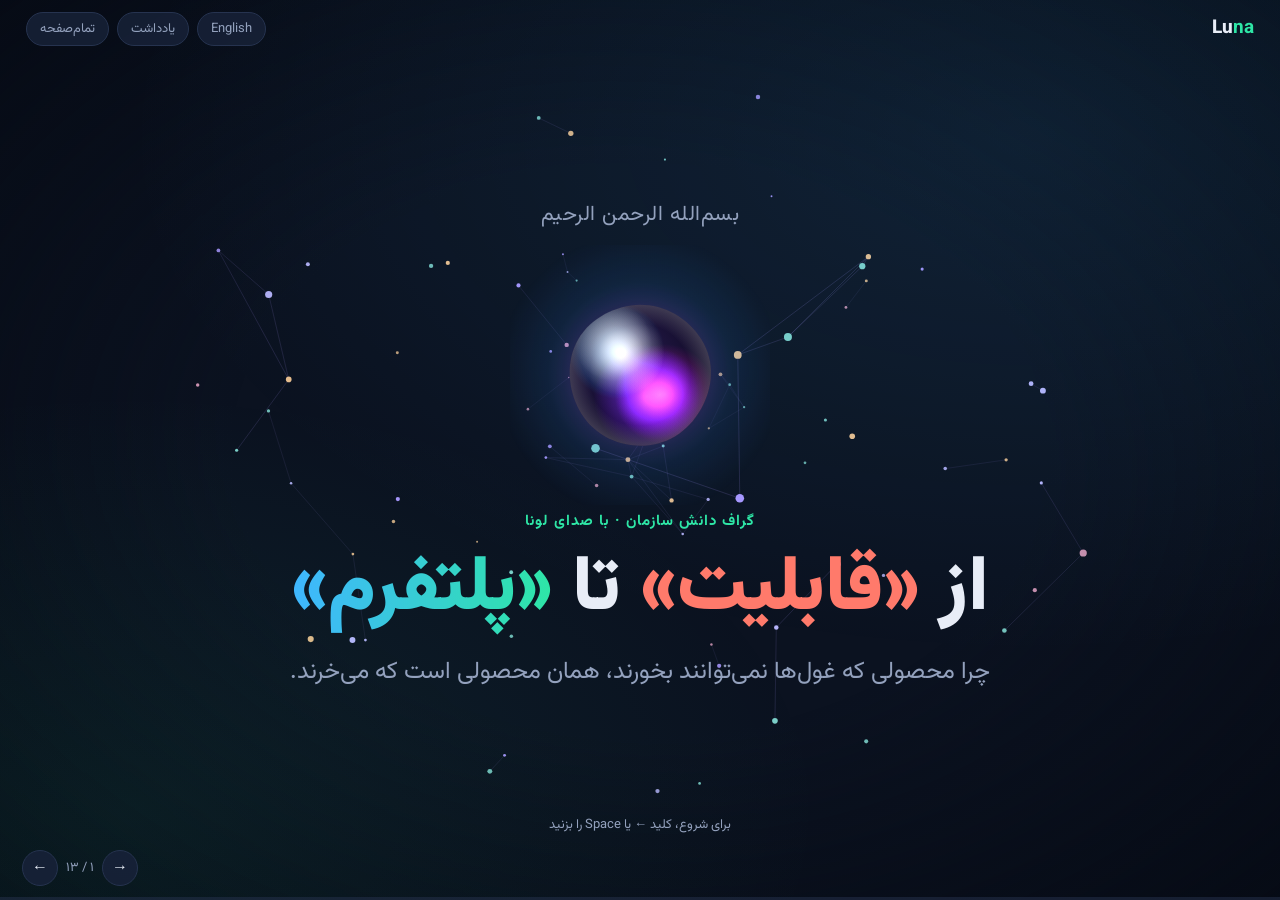
==== fa.html @ 001d66c4 "Add English version as the default page; Persian moves to fa.html The English deck is generated from" ====
<!doctype html><html lang="fa" dir="rtl"><head><meta charset="utf-8"><meta name="viewport" content="width=device-width,initial-scale=1"><title>لونا · از قابلیت تا پلتفرم</title>
<meta name="description" content="ارائهٔ آغازین لونا: گراف دانش سازمان و مثلث سود، کنترل و بینش">
<style>
@font-face{font-family:"Vazirmatn";font-style:normal;font-display:swap;font-weight:100 900;src:url([data-uri]) format("woff2");unicode-range:U+0600-06FF,U+0750-077F,U+08A0-08FF,U+200C-200E,U+2010-2011,U+FB50-FDFF,U+FE70-FEFC}@font-face{font-family:"Vazirmatn";font-style:normal;font-display:swap;font-weight:100 900;src:url([data-uri]) format("woff2");unicode-range:U+0000-00FF,U+0131,U+2000-206F,U+20AC,U+2122,U+2191,U+2193,U+2212,U+FEFF}
:root{--bg:#0b1220;--panel:#121b2e;--panel2:#18233a;--line:#26334f;--text:#e8edf7;--mute:#93a1bd;--acc:#3fb6ff;--acc2:#2ee6a6;--warn:#ff7a6b;--gold:#f5c86a;--profit:#edc78f;--insight:#bea0f1;--control:#91d6c3}
*{box-sizing:border-box}
html,body{margin:0;height:100%;overflow:hidden;background:var(--bg);color:var(--text);font-family:"Vazirmatn","Segoe UI",Tahoma,sans-serif;line-height:1.7}
button{font-family:inherit}
#net{position:fixed;inset:0;width:100%;height:100%;z-index:0}
.vignette{position:fixed;inset:0;z-index:1;pointer-events:none;background:radial-gradient(900px 520px at 80% 15%,rgba(63,182,255,.10),transparent),radial-gradient(700px 420px at 10% 90%,rgba(46,230,166,.07),transparent),radial-gradient(ellipse at center,transparent 45%,rgba(5,9,18,.75))}
header.top{position:fixed;top:0;inset-inline:0;z-index:20;display:flex;justify-content:space-between;align-items:center;padding:12px 26px;pointer-events:none}
.logo{font-weight:800;font-size:19px;pointer-events:auto}.logo b{color:var(--acc2)}
.tools{display:flex;gap:8px;pointer-events:auto}
.tools button,.tools .langbtn{text-decoration:none;background:rgba(24,35,58,.8);color:var(--mute);border:1px solid var(--line);border-radius:20px;padding:5px 13px;cursor:pointer;font-size:13px}
.tools button:hover,.tools .langbtn:hover{color:var(--text)}
.deck{position:fixed;inset:0;z-index:5}
.slide{position:absolute;inset:0;display:flex;flex-direction:column;justify-content:center;align-items:center;text-align:center;padding:70px max(18px,6vw) 80px;opacity:0;visibility:hidden;transform:translateY(18px) scale(.985);transition:opacity .7s ease,transform .7s ease,visibility 0s .7s}
.slide.on{opacity:1;visibility:visible;transform:none;transition:opacity .7s ease .15s,transform .8s cubic-bezier(.2,.7,.2,1) .15s,visibility 0s}
.kicker{color:var(--acc2);font-weight:700;letter-spacing:1px;font-size:clamp(12px,1.3vw,15px);margin-bottom:8px}
h1{font-size:clamp(34px,6vw,78px);line-height:1.25;margin:0 0 14px;font-weight:900}
h2{font-size:clamp(26px,4vw,52px);line-height:1.35;margin:0 0 12px;font-weight:800}
.lead{font-size:clamp(16px,2vw,24px);color:var(--mute);max-width:900px;margin:0 auto}
.grad{background:linear-gradient(90deg,var(--acc),var(--acc2));-webkit-background-clip:text;background-clip:text;color:transparent}
.f{opacity:0;transform:translateY(14px);transition:opacity .6s ease,transform .6s ease}
.f.in{opacity:1;transform:none}
.card{background:rgba(18,27,46,.82);border:1px solid var(--line);border-radius:18px;padding:22px;backdrop-filter:blur(6px)}
.orb{display:block}
/* cover */
.bism{font-size:clamp(15px,1.8vw,21px);color:var(--mute);margin-bottom:22px;letter-spacing:.5px}
.cover .orb{width:clamp(150px,22vw,260px);height:clamp(150px,22vw,260px);margin:-10px auto 4px}
.hint{position:absolute;bottom:64px;inset-inline:0;font-size:13px;color:var(--mute);animation:breathe 2.6s ease-in-out infinite}
@keyframes breathe{50%{opacity:.35}}
/* 99.99 */
.counter{font-size:clamp(80px,17vw,230px);font-weight:900;line-height:1;direction:ltr;font-variant-numeric:tabular-nums;background:linear-gradient(180deg,#fff,#7f93b8);-webkit-background-clip:text;background-clip:text;color:transparent}
.tag{display:inline-block;border:1px solid var(--warn);color:var(--warn);border-radius:30px;padding:2px 16px;font-weight:800}
/* stages */
.stage{width:min(1000px,100%);margin-top:18px}
.stage svg{width:100%;height:auto;display:block;overflow:visible}
.stage text{font-family:inherit;fill:var(--text)}
.giant circle{fill:rgba(63,182,255,.08);stroke:rgba(63,182,255,.55);stroke-width:1.5}
.giant text{font-weight:800;font-size:24px}
.feat rect{fill:var(--panel2);stroke:var(--warn);stroke-width:1.2}
.feat text{font-size:15px;fill:var(--mute)}
.on .feat{animation:eat 3.2s cubic-bezier(.55,0,.8,.4) infinite;animation-delay:var(--d)}
@keyframes eat{0%{transform:translate(0,0) scale(1);opacity:0}10%{opacity:1}70%{opacity:1}100%{transform:translate(var(--dx),var(--dy)) scale(.05);opacity:0}}
.on .giant circle{animation:gulp 3.2s ease-in-out infinite}
@keyframes gulp{0%,60%{r:var(--r)}75%{r:calc(var(--r) + 9px)}100%{r:var(--r)}}
/* split */
.split{display:grid;grid-template-columns:1fr 1fr;gap:18px;width:min(1050px,100%);margin-top:22px}
.split .card{text-align:start}
.split h3{margin:0 0 4px;font-size:clamp(18px,2vw,24px)}
.split p{margin:0;color:var(--mute);font-size:clamp(13px,1.4vw,16px)}
.split svg{width:100%;height:auto;margin-top:8px}
.bad{border-top:3px solid var(--warn)}.good{border-top:3px solid var(--acc2)}
.on .lone{animation:lone 3s ease-in infinite}
@keyframes lone{0%,30%{transform:translate(0,0);opacity:1}85%{transform:translate(-170px,0) scale(.1);opacity:1}100%{transform:translate(-170px,0) scale(0);opacity:0}}
.on .plug{stroke-dasharray:6 6;animation:flow 1.2s linear infinite}
@keyframes flow{to{stroke-dashoffset:-24}}
/* build vs add */
.vs{display:grid;grid-template-columns:1fr auto 1fr;gap:18px;align-items:stretch;width:min(1050px,100%);margin-top:22px}
.vs .card{text-align:start}
.vs ul{list-style:none;padding:0;margin:10px 0 0;display:flex;flex-wrap:wrap;gap:8px}
.vs li{background:var(--panel2);border:1px solid var(--line);border-radius:20px;padding:3px 12px;font-size:14px;color:var(--mute)}
.vs .x li{border-color:rgba(255,122,107,.45)}
.vs .mid{align-self:center;font-weight:900;color:var(--mute);font-size:22px}
.one{display:flex;align-items:center;gap:12px;margin-top:14px;font-weight:800;color:var(--acc2);font-size:clamp(16px,1.8vw,20px)}
.one i{flex:1;height:3px;border-radius:2px;background:linear-gradient(90deg,var(--acc),var(--acc2))}
.quote{margin-top:26px;font-size:clamp(19px,2.6vw,32px);font-weight:800}
/* even */
.even{display:flex;flex-direction:column;gap:6px;margin:16px 0}
.even div{font-size:clamp(32px,6vw,76px);font-weight:900;line-height:1.25}
.even span{color:var(--mute);font-weight:700;font-size:.55em;margin-inline-end:10px}
/* onprem */
.vault{position:relative;width:min(760px,100%);aspect-ratio:2.1;margin:18px auto 0;border:2px dashed rgba(46,230,166,.6);border-radius:26px;display:grid;place-items:center;background:rgba(46,230,166,.04)}
.vault .lbl{position:absolute;top:-15px;inset-inline-start:26px;background:var(--bg);padding:0 12px;color:var(--acc2);font-weight:800;font-size:15px}
.vault canvas{width:100%;height:100%;position:absolute;inset:0}
.vault .orb{width:120px;height:120px;position:relative}
.pills{display:flex;gap:14px;flex-wrap:wrap;justify-content:center;margin-top:22px}
.pill{display:flex;align-items:center;gap:10px;background:var(--panel);border:1px solid var(--line);border-radius:40px;padding:10px 22px;font-weight:800;font-size:clamp(16px,2vw,22px)}
.pill b{display:grid;place-items:center;width:34px;height:34px;border-radius:50%;background:var(--panel2);font-size:17px}
/* scale */
.scale{display:flex;gap:16px;flex-wrap:wrap;justify-content:center;margin-top:24px}
.scale .card{min-width:200px}
.scale .n{font-size:clamp(28px,3.6vw,44px);font-weight:900;direction:ltr}
.scale small{color:var(--mute)}
/* question */
.q .orb{width:clamp(200px,30vw,340px);height:clamp(200px,30vw,340px);margin:0 auto}
.q h2{min-height:1.4em}
.answer{font-size:clamp(70px,13vw,170px);font-weight:900;line-height:1.1;color:var(--profit);text-shadow:0 0 60px rgba(237,199,143,.35)}
/* roads */
.roads svg{width:min(900px,100%);height:auto;margin-top:14px}
.roads text{font-family:inherit;fill:var(--text);font-weight:800}
.draw{stroke-dasharray:var(--len);stroke-dashoffset:var(--len);transition:stroke-dashoffset 1.3s ease}
.in .draw,.draw.in{stroke-dashoffset:0}
/* triangle */
.tri{position:relative;width:min(760px,100%);aspect-ratio:700/450;margin:10px auto 0}
.tri svg{position:absolute;inset:0;width:100%;height:100%}
.tri .orb{position:absolute;width:30%;aspect-ratio:1;height:auto;left:35%;top:22%}
.tri .orbname{position:absolute;left:0;right:0;top:63%;font-size:12px;letter-spacing:4px;color:var(--mute);font-weight:800}
.edge{position:absolute;transform:translate(-50%,-50%);font-weight:900;font-size:clamp(18px,2.6vw,30px);white-space:nowrap}
.edge small{display:block;font-size:.5em;color:var(--mute);font-weight:600}
/* wings */
.wings svg{width:min(900px,100%);height:auto}
.wings text{font-family:inherit;font-weight:900}
.on .wl,.on .wr{animation:flap 2.4s ease-in-out infinite}
.wl{transform-origin:450px 260px}.wr{transform-origin:450px 260px}
@keyframes flap{50%{transform:rotate(var(--a))}}
.on .lift{animation:lift 2.4s ease-in-out infinite}
@keyframes lift{50%{transform:translateY(-14px)}}
/* end */
.end .orb{width:clamp(180px,26vw,300px);height:clamp(180px,26vw,300px);margin:0 auto}
.cta{display:inline-block;background:linear-gradient(90deg,var(--acc),var(--acc2));color:#04121f;font-weight:900;padding:14px 30px;border-radius:14px;text-decoration:none;margin-top:18px;font-size:clamp(16px,1.8vw,20px);border:0;cursor:pointer}
/* chrome */
.bar{position:fixed;bottom:0;inset-inline:0;height:3px;z-index:20;background:rgba(38,51,79,.5)}
.bar i{display:block;height:100%;width:0;background:linear-gradient(90deg,var(--acc),var(--acc2));transition:width .5s}
.nav{position:fixed;bottom:14px;inset-inline-end:22px;z-index:20;display:flex;align-items:center;gap:8px;color:var(--mute);font-size:13px}
.nav button{width:36px;height:36px;border-radius:50%;border:1px solid var(--line);background:rgba(24,35,58,.85);color:var(--text);cursor:pointer;font-size:16px}
.notes{position:fixed;z-index:30;bottom:60px;inset-inline-start:20px;width:min(460px,calc(100% - 40px));max-height:45vh;overflow:auto;background:rgba(18,27,46,.96);border:1px solid var(--line);border-radius:16px;padding:16px 18px;font-size:15px;line-height:1.9;display:none}
.notes.show{display:block}
.notes h4{margin:0 0 6px;color:var(--acc2);font-size:13px}
@media(max-width:760px){.edge{font-size:15px}.edge small{display:none}.split,.vs{grid-template-columns:1fr}.vs .mid{display:none}.slide{padding:64px 16px 72px;justify-content:flex-start;overflow-y:auto}.slide.on{padding-top:max(64px,8vh)}.hint{bottom:58px}.tools .opt{display:none}}
@media(prefers-reduced-motion:reduce){*{animation:none!important}.slide,.f{transition-duration:.01s!important}}
</style></head>
<body>
<canvas id="net" aria-hidden="true"></canvas><div class="vignette"></div>
<header class="top"><div class="logo">Lu<b>na</b></div><div class="tools"><a class="langbtn" href="./" lang="en">English</a><button id="bNotes" title="یادداشت سخنران (N)">یادداشت</button><button class="opt" id="bFs" title="تمام‌صفحه (F)">تمام‌صفحه</button></div></header>
<main class="deck" id="deck">

<section class="slide cover" data-net="form" data-notes="بسم‌الله الرحمن الرحیم.">
 <div class="bism f" data-f="0">بسم‌الله الرحمن الرحیم</div>
 <canvas class="orb" data-orb></canvas>
 <div class="kicker f" data-f="0">گراف دانش سازمان · با صدای لونا</div>
 <h1 class="f" data-f="0">از <span style="color:var(--warn)">«قابلیت»</span> تا <span class="grad">«پلتفرم»</span></h1>
 <p class="lead f" data-f="0">چرا محصولی که غول‌ها نمی‌توانند بخورند، همان محصولی است که می‌خرند.</p>
 <div class="hint">برای شروع، کلید ← یا Space را بزنید</div>
</section>

<section class="slide" data-net="dim" data-notes="خب، در حال حاضر، ۹۹٫۹۹ درصد توسعه‌دهندگان و برنامه‌نویسان در حال ارائه یک «قابلیت» (Feature) هستند. منظورم از ارائه یک قابلیت چیست؟">
 <div class="kicker">واقعیت امروز</div>
 <div class="counter" data-count="99.99">0.00%</div>
 <h2>از توسعه‌دهندگان، دارند یک <span class="tag">قابلیت</span> می‌سازند.</h2>
 <p class="lead f" data-f="1">منظورم از «ارائهٔ یک قابلیت» چیست؟</p>
</section>

<section class="slide" data-net="dim" data-notes="منظورم این است که شرکت‌های بزرگی مثل جمنای، گوگل، گروک، ایکس، چت‌جی‌پی‌تی و اوپن‌ای‌آی می‌توانند همین فردا محصول شما را مثل یک صبحانه بخورند! یعنی می‌توانند خیلی سریع محصول شما را از میدان رقابت خارج کنند. حتی ممکن است این اتفاق فوراً رخ دهد! متوجه شدید؟">
 <div class="kicker">خطر قابلیت</div>
 <h2>غول‌ها می‌توانند محصول شما را<br><span style="color:var(--warn)">مثل یک صبحانه بخورند.</span></h2>
 <div class="stage"><svg viewBox="0 0 1000 420" aria-label="قابلیت‌های کوچک جذب شرکت‌های بزرگ می‌شوند">
  <g class="giant"><circle cx="150" cy="95" r="70" style="--r:70px"/><text x="150" y="103" text-anchor="middle">گوگل</text></g>
  <g class="giant"><circle cx="330" cy="230" r="78" style="--r:78px"/><text x="330" y="238" text-anchor="middle">OpenAI</text></g>
  <g class="giant"><circle cx="140" cy="320" r="62" style="--r:62px"/><text x="140" y="328" text-anchor="middle">جمنای</text></g>
  <g class="giant"><circle cx="420" cy="70" r="55" style="--r:55px"/><text x="420" y="78" text-anchor="middle">گروک · X</text></g>
  <g class="feat" style="--d:0s;--dx:-560px;--dy:-10px"><rect x="840" y="65" width="140" height="44" rx="12"/><text x="910" y="93" text-anchor="middle">چت‌بات PDF</text></g>
  <g class="feat" style="--d:.8s;--dx:-480px;--dy:-15px"><rect x="740" y="225" width="140" height="44" rx="12"/><text x="810" y="253" text-anchor="middle">خلاصه‌ساز جلسه</text></g>
  <g class="feat" style="--d:1.6s;--dx:-690px;--dy:-60px"><rect x="760" y="360" width="140" height="44" rx="12"/><text x="830" y="388" text-anchor="middle">دستیار ایمیل</text></g>
  <g class="feat" style="--d:2.4s;--dx:-360px;--dy:-80px"><rect x="710" y="130" width="140" height="44" rx="12"/><text x="780" y="158" text-anchor="middle">مترجم هوشمند</text></g>
 </svg></div>
 <p class="lead f" data-f="1">همین فردا. شاید همین امروز. <b style="color:var(--text)">و شما از میدان خارج می‌شوید.</b></p>
</section>

<section class="slide" data-net="dim" data-notes="اما وقتی شما یک پلتفرم حیاتی و اساسی ارائه می‌کنید، حتی شرکت‌های بزرگ هم به آن نیاز پیدا می‌کنند.">
 <div class="kicker">نقطهٔ چرخش</div>
 <h2>اما یک <span class="grad">پلتفرم حیاتی</span> را<br>حتی غول‌ها هم لازم دارند.</h2>
 <div class="split">
  <div class="card bad f" data-f="0"><h3>قابلیت</h3><p>یک گره تنها؛ با یک به‌روزرسانی بلعیده می‌شود.</p>
   <svg viewBox="0 0 400 140"><circle cx="70" cy="70" r="46" fill="rgba(63,182,255,.1)" stroke="rgba(63,182,255,.6)"/><text x="70" y="77" text-anchor="middle" fill="#e8edf7" font-size="15" font-weight="800">غول</text><g class="lone"><circle cx="330" cy="70" r="16" fill="#ff7a6b"/></g></svg></div>
  <div class="card good f" data-f="1"><h3>پلتفرم</h3><p>ستون فقراتی که خود غول‌ها به آن وصل می‌شوند.</p>
   <svg viewBox="0 0 400 140"><g stroke="#2ee6a6" stroke-opacity=".5"><line x1="200" y1="70" x2="140" y2="40"/><line x1="200" y1="70" x2="260" y2="40"/><line x1="200" y1="70" x2="150" y2="105"/><line x1="200" y1="70" x2="255" y2="105"/><line x1="140" y1="40" x2="150" y2="105"/><line x1="260" y1="40" x2="255" y2="105"/></g>
   <g fill="#2ee6a6"><circle cx="200" cy="70" r="12"/><circle cx="140" cy="40" r="7"/><circle cx="260" cy="40" r="7"/><circle cx="150" cy="105" r="7"/><circle cx="255" cy="105" r="7"/></g>
   <g stroke="#3fb6ff" stroke-width="2" class="plug" fill="none"><path d="M40 30 C90 30 100 40 140 40"/><path d="M360 30 C310 30 300 40 260 40"/><path d="M40 115 C90 115 110 105 150 105"/><path d="M360 115 C310 115 295 105 255 105"/></g>
   <g fill="rgba(63,182,255,.15)" stroke="#3fb6ff"><circle cx="28" cy="30" r="12"/><circle cx="372" cy="30" r="12"/><circle cx="28" cy="115" r="12"/><circle cx="372" cy="115" r="12"/></g></svg></div>
 </div>
</section>

<section class="slide" data-net="dim" data-notes="چرا؟ چون این شرکت‌ها با مسائل و دردسرهای بسیار زیادی روبه‌رو هستند. اضافه‌کردن یک پروژه بزرگ و جدید به مجموعه خودشان، برای آن‌ها مشکلات و پیچیدگی‌های زیادی ایجاد می‌کند. آن‌ها باید قابلیت‌های جدیدی به محصولاتشان اضافه کنند. این دقیقاً همان چیزی است که درباره‌اش صحبت می‌کنم. شرکت‌های بزرگ باید قابلیت اضافه کنند، نه اینکه هر بار یک محصول بزرگ را از صفر برنامه‌نویسی کنند. متوجه شدید؟">
 <div class="kicker">چرا؟</div>
 <h2>یک پروژهٔ بزرگ و تازه، برای غول‌ها <span style="color:var(--warn)">دردسر</span> است.</h2>
 <div class="vs">
  <div class="card bad f x" data-f="0"><b>ساختن از صفر</b><ul><li>تیم جدید</li><li>زیرساخت</li><li>داده و یکپارچه‌سازی</li><li>امنیت و انطباق</li><li>نگهداری سال‌ها</li><li>ریسک شکست</li></ul></div>
  <div class="mid f" data-f="1">در برابر</div>
  <div class="card good f" data-f="1"><b>افزودن یک قابلیت روی پلتفرم آماده</b><div class="one"><span>محصول آن‌ها</span><i></i><span>پلتفرم شما</span></div><p class="lead" style="font-size:15px;margin-top:10px">یک اتصال. سریع، کم‌ریسک، قابل‌کنترل.</p></div>
 </div>
 <div class="quote f" data-f="2">غول‌ها <span class="grad">قابلیت اضافه می‌کنند</span>؛ نه اینکه هر بار از صفر بسازند.</div>
</section>

<section class="slide" data-net="calm" data-notes="بنابراین، اگر شما محصول خوبی به آن‌ها ارائه کنید، تمایل دارند آن را بخرند. حتی گوگل! حتی اوپن‌ای‌آی! حتی شرکت‌هایی مثل آسیاد (ASYAD) هم ترجیح می‌دهند محصول آماده و مناسب را خریداری کنند.">
 <div class="kicker">نتیجه</div>
 <h2>محصول خوب و آماده را <span class="grad">می‌خرند.</span></h2>
 <div class="even">
  <div class="f" data-f="1"><span>حتی</span> گوگل</div>
  <div class="f" data-f="2"><span>حتی</span> OpenAI</div>
  <div class="f" data-f="3"><span>حتی</span> آسیاد</div>
 </div>
</section>

<section class="slide" data-net="calm" data-notes="خب. به‌خصوص زمانی که محصول و پلتفرم شما این قابلیت را داشته باشد که روی سرورهای خود آن شرکت‌ها مستقر و اجرا شود. چرا این موضوع مهم است؟ چون آن‌ها به کنترل نیاز دارند. به امنیت نیاز دارند. باید بتوانند بر چیزی که خریداری می‌کنند دید و اشراف داشته باشند. متوجه شدید؟">
 <div class="kicker">به‌خصوص وقتی…</div>
 <h2>پلتفرم روی <span class="grad">سرورهای خودِ آن‌ها</span> اجرا شود.</h2>
 <div class="vault"><span class="lbl">سرورهای سازمان شما</span><canvas data-mini></canvas><canvas class="orb" data-orb></canvas></div>
 <div class="pills">
  <div class="pill f" data-f="1"><b>⌖</b>کنترل</div>
  <div class="pill f" data-f="2"><b>🔒</b>امنیت</div>
  <div class="pill f" data-f="3"><b>👁</b>دید و اشراف</div>
 </div>
</section>

<section class="slide" data-net="zoom" data-notes="خب، قبل از اینکه وارد معرفی محصول شوم و توضیح بدهم درباره چه نوع محصولی صحبت می‌کنم، اجازه بدهید ابتدا به شما نشان بدهم که ما شرکت‌های بزرگ را می‌شناسیم. ما درک و شناخت خوبی از شرکت‌ها داریم. تخصص تیم ما در حوزه شرکت‌های بزرگی مانند متا، اوپن‌ای‌آی و گوگل و شرکت‌هایی با تعداد بسیار زیادی کاربر است. بنابراین، ما می‌دانیم این شرکت‌ها به چه چیزهایی نیاز دارند.">
 <div class="kicker">پیش از محصول</div>
 <h2>ما <span class="grad">شرکت‌های بزرگ</span> را می‌شناسیم.</h2>
 <p class="lead">تخصص تیم ما در مقیاس شرکت‌هایی است که با تعداد بسیار زیادی کاربر کار می‌کنند.</p>
 <div class="scale">
  <div class="card f" data-f="1"><div class="n">Meta</div><small>مقیاس متا</small></div>
  <div class="card f" data-f="2"><div class="n">OpenAI</div><small>مقیاس اوپن‌ای‌آی</small></div>
  <div class="card f" data-f="3"><div class="n">Google</div><small>مقیاس گوگل</small></div>
 </div>
 <p class="quote f" data-f="4">پس می‌دانیم این شرکت‌ها <span class="grad">به چه چیزی نیاز دارند.</span></p>
</section>

<section class="slide q" data-net="dark" data-luna="هدف اصلی هر شرکتی چیست؟" data-notes="و محصول ما... محصول ما یک مثلث را در اختیار سازمان‌ها قرار می‌دهد. اجازه بدهید یک سؤال بپرسم. به نظر شما، هدف اصلی هر شرکتی چیست؟ (مکث) خب؟ پاسخ، سود است. هدف اصلی هر شرکتی این است که سود بیشتری به دست بیاورد.">
 <canvas class="orb" data-orb></canvas>
 <div class="kicker">لونا می‌پرسد</div>
 <h2 class="luna-line"></h2>
 <div class="answer f" data-f="1">سود</div>
 <p class="lead f" data-f="1">هدف اصلی هر شرکتی، سود بیشتر است.</p>
</section>

<section class="slide roads" data-net="calm" data-notes="خب، موضوع ساده‌ای است. اما چگونه می‌توانید سود شرکتتان را افزایش دهید؟ این یک سؤال بسیار بزرگ و مهم است. شما برای افزایش سود، دو راه دارید. راه اول: کاهش هزینه‌ها. راه دوم: افزایش ارزش افزوده. خب؟">
 <div class="kicker">سؤال بزرگ</div>
 <h2>چگونه سود را افزایش دهیم؟ <span class="grad">دو راه.</span></h2>
 <svg viewBox="0 0 900 330">
  <rect x="370" y="10" width="160" height="62" rx="16" fill="rgba(237,199,143,.12)" stroke="#edc78f"/><text x="450" y="50" text-anchor="middle" font-size="26" fill="#edc78f">سود</text>
  <path class="draw f" data-f="1" style="--len:330" d="M450 72 C450 150 230 150 230 225" fill="none" stroke="#3fb6ff" stroke-width="3"/>
  <path class="draw f" data-f="2" style="--len:330" d="M450 72 C450 150 670 150 670 225" fill="none" stroke="#2ee6a6" stroke-width="3"/>
  <g class="f" data-f="1"><rect x="100" y="225" width="260" height="80" rx="18" fill="#121b2e" stroke="#3fb6ff"/><text x="230" y="260" text-anchor="middle" font-size="16" fill="#93a1bd">راه اول</text><text x="230" y="290" text-anchor="middle" font-size="24">کاهش هزینه‌ها</text></g>
  <g class="f" data-f="2"><rect x="540" y="225" width="260" height="80" rx="18" fill="#121b2e" stroke="#2ee6a6"/><text x="670" y="260" text-anchor="middle" font-size="16" fill="#93a1bd">راه دوم</text><text x="670" y="290" text-anchor="middle" font-size="24">افزایش ارزش افزوده</text></g>
 </svg>
</section>

<section class="slide" data-net="calm" data-notes="وقتی می‌گویم محصول ما یک مثلث را در اختیار سازمان قرار می‌دهد، منظورم این سه مورد است: سود، کنترل و بینش. این مثلث برای هر سازمانی بسیار مهم است؛ به‌خصوص سازمان‌های بزرگ.">
 <div class="kicker">یک هوش · سه بُعد ارزش</div>
 <h2>مثلث <span style="color:var(--profit)">سود</span>، <span style="color:var(--control)">کنترل</span> و <span style="color:var(--insight)">بینش</span></h2>
 <div class="tri">
  <svg viewBox="0 0 700 450" aria-hidden="true"><defs><radialGradient id="haze"><stop stop-color="#a574d1" stop-opacity=".16"/><stop offset="1" stop-color="#a574d1" stop-opacity="0"/></radialGradient></defs>
   <ellipse cx="350" cy="230" rx="280" ry="210" fill="url(#haze)"/>
   <path class="draw f" data-f="1" style="--len:480" d="M110 85 H590" stroke="#edc78f" stroke-width="2.5" fill="none"/>
   <path class="draw f" data-f="2" style="--len:400" d="M590 85 L350 400" stroke="#91d6c3" stroke-width="2.5" fill="none"/>
   <path class="draw f" data-f="3" style="--len:400" d="M110 85 L350 400" stroke="#bea0f1" stroke-width="2.5" fill="none"/>
   <g fill="#d6c3ed"><circle cx="110" cy="85" r="5"/><circle cx="590" cy="85" r="5"/><circle cx="350" cy="400" r="5"/></g></svg>
  <canvas class="orb" data-orb></canvas><div class="orbname">LUNA</div>
  <div class="edge f" data-f="1" style="left:50%;top:9%;color:var(--profit)">سود<small>ارزش بیشتر بسازید</small></div>
  <div class="edge f" data-f="2" style="left:82%;top:58%;color:var(--control)">کنترل<small>کار را هم‌راستا نگه دارید</small></div>
  <div class="edge f" data-f="3" style="left:18%;top:58%;color:var(--insight)">بینش<small>ببینید چه چیز به چه وصل است</small></div>
 </div>
</section>

<section class="slide wings" data-net="calm" data-notes="خب، ما درباره سود صحبت کردیم. گفتیم برای افزایش سود، دو راه وجود دارد. اما برای اینکه بتوانید از این دو راه استفاده کنید و سود بیشتری به دست بیاورید، به دو بال نیاز دارید. متوجه شدید؟ و این دو بال عبارت‌اند از: بال اول: کنترل (Control). بال دوم: بینش (Insight). وقتی بر شرکت خود کنترل داشته باشید و وقتی نسبت به وضعیت شرکتتان بینش و شناخت داشته باشید، می‌توانید سود بیشتری ایجاد کنید.">
 <div class="kicker">برای پرواز سود</div>
 <h2>به <span class="grad">دو بال</span> نیاز دارید.</h2>
 <svg viewBox="0 0 900 360" aria-label="کنترل و بینش، دو بال سود">
  <g class="lift">
   <g class="wr f" data-f="1" style="--a:-9deg"><path d="M470 250 C560 120 720 70 860 80 C800 130 760 170 720 200 C760 200 790 210 810 225 C740 240 640 260 470 270Z" fill="rgba(145,214,195,.18)" stroke="#91d6c3" stroke-width="2"/><text x="690" y="175" text-anchor="middle" font-size="34" fill="#91d6c3">کنترل</text><text x="690" y="210" text-anchor="middle" font-size="15" fill="#93a1bd">بال اول · Control</text></g>
   <g class="wl f" data-f="2" style="--a:9deg"><path d="M430 250 C340 120 180 70 40 80 C100 130 140 170 180 200 C140 200 110 210 90 225 C160 240 260 260 430 270Z" fill="rgba(190,160,241,.18)" stroke="#bea0f1" stroke-width="2"/><text x="210" y="175" text-anchor="middle" font-size="34" fill="#bea0f1">بینش</text><text x="210" y="210" text-anchor="middle" font-size="15" fill="#93a1bd">بال دوم · Insight</text></g>
   <circle cx="450" cy="260" r="62" fill="rgba(237,199,143,.14)" stroke="#edc78f" stroke-width="2.5"/><text x="450" y="272" text-anchor="middle" font-size="34" fill="#edc78f">سود</text>
  </g>
 </svg>
 <p class="lead f" data-f="3">با <b style="color:var(--control)">کنترل</b> بر شرکت و <b style="color:var(--insight)">بینش</b> نسبت به وضعیت آن، سود بیشتری می‌سازید.</p>
</section>

<section class="slide end" data-net="form" data-luna="پلتفرم ما چگونه این دو بال را به شما می‌دهد؟" data-notes="اما سؤال اصلی اینجاست: پلتفرم ما، محصول ما، چگونه این دو بال را در اختیار شما قرار می‌دهد تا به آن یک نتیجه برسید؟ یعنی چگونه به شما «کنترل» و «بینش» می‌دهد تا در نهایت به «سود بیشتر» برسید؟ (اینجا وارد نمایش محصول شوید.)">
 <canvas class="orb" data-orb></canvas>
 <div class="kicker">سؤال اصلی</div>
 <h2 class="luna-line"></h2>
 <p class="lead f" data-f="1">چگونه <b style="color:var(--control)">کنترل</b> و <b style="color:var(--insight)">بینش</b> می‌دهد تا به <b style="color:var(--profit)">سود بیشتر</b> برسید؟</p>
 <div class="f" data-f="2"><a class="cta" id="cta" href="#">بیایید نشانتان بدهم ←</a></div>
</section>

</main>
<div class="notes" id="notes"><h4 id="notesH"></h4><div id="notesT"></div></div>
<div class="nav"><button id="prev" aria-label="قبلی">→</button><span id="num"></span><button id="next" aria-label="بعدی">←</button></div>
<div class="bar"><i id="bar"></i></div>
<script>
(()=>{
const RM=matchMedia('(prefers-reduced-motion: reduce)').matches;
const fa=n=>String(n).replace(/\d/g,d=>'۰۱۲۳۴۵۶۷۸۹'[d]);
const slides=[...document.querySelectorAll('.slide')];
let cur=0,step=0;
const maxStep=s=>Math.max(0,...[...s.querySelectorAll('[data-f]')].map(e=>+e.dataset.f));

/* ---- Luna orb: port of the product's paintVoiceOrb ---- */
const BLOBS=[{hue:322,orbit:.42,speed:.55,phase:0,size:.78},{hue:268,orbit:.36,speed:-.42,phase:1.7,size:.82},{hue:196,orbit:.46,speed:.36,phase:3.1,size:.74},{hue:28,orbit:.4,speed:-.6,phase:4.4,size:.66},{hue:240,orbit:.3,speed:.5,phase:5.6,size:.7}];
const wob=(a,t,l)=>Math.sin(a*3+t*1.7)*.5+Math.sin(a*5-t*2.3)*.3+Math.sin(a*2+t*.9)*.2*(.4+l);
function paintOrb(ctx,w,h,time,level,energy){
 const cx=w/2,cy=h/2,base=Math.min(w,h)*.27,r=base*(1+level*.16),drive=.35+energy*.65+level*1.4;
 ctx.clearRect(0,0,w,h);
 const halo=ctx.createRadialGradient(cx,cy,r*.6,cx,cy,r*(2+level*.9));
 halo.addColorStop(0,`hsla(285,95%,62%,${.32+level*.3})`);halo.addColorStop(.5,`hsla(215,95%,60%,${.1+level*.12})`);halo.addColorStop(1,'hsla(215,95%,60%,0)');
 ctx.fillStyle=halo;ctx.fillRect(0,0,w,h);
 ctx.save();ctx.beginPath();
 for(let i=0;i<=96;i++){const a=i/96*Math.PI*2,rr=r*(1+wob(a,time,level)*(.012+level*.075));const x=cx+Math.cos(a)*rr,y=cy+Math.sin(a)*rr;i?ctx.lineTo(x,y):ctx.moveTo(x,y);}
 ctx.closePath();ctx.clip();
 const body=ctx.createRadialGradient(cx-r*.3,cy-r*.35,r*.1,cx,cy,r*1.15);body.addColorStop(0,'#2a1d52');body.addColorStop(1,'#0c0820');
 ctx.fillStyle=body;ctx.fillRect(cx-r*1.3,cy-r*1.3,r*2.6,r*2.6);
 ctx.globalCompositeOperation='lighter';
 for(const b of BLOBS){const a=b.phase+time*b.speed*drive,o=r*b.orbit*(.85+level*.5+Math.sin(time*.8+b.phase)*.12),bx=cx+Math.cos(a)*o,by=cy+Math.sin(a*1.3)*o,s=r*b.size*(.9+level*.45);
  const g=ctx.createRadialGradient(bx,by,0,bx,by,s);g.addColorStop(0,`hsla(${b.hue},100%,62%,${.78+level*.2})`);g.addColorStop(.55,`hsla(${b.hue},100%,55%,.28)`);g.addColorStop(1,`hsla(${b.hue},100%,50%,0)`);ctx.fillStyle=g;ctx.fillRect(bx-s,by-s,s*2,s*2);}
 ctx.globalCompositeOperation='source-over';
 const rim=ctx.createRadialGradient(cx,cy,r*.72,cx,cy,r*1.02);rim.addColorStop(0,'rgba(255,255,255,0)');rim.addColorStop(1,`rgba(255,255,255,${.2+level*.25})`);ctx.fillStyle=rim;ctx.fillRect(cx-r*1.3,cy-r*1.3,r*2.6,r*2.6);
 const sh=ctx.createRadialGradient(cx-r*.38,cy-r*.46,0,cx-r*.38,cy-r*.46,r*.55);sh.addColorStop(0,'rgba(255,255,255,.5)');sh.addColorStop(1,'rgba(255,255,255,0)');ctx.fillStyle=sh;ctx.fillRect(cx-r,cy-r,r*2,r*2);
 ctx.restore();
}
let talkUntil=0;
function fit(c){const d=Math.min(devicePixelRatio||1,1.5),w=c.clientWidth,h=c.clientHeight;if(c.width!==Math.round(w*d)||c.height!==Math.round(h*d)){c.width=Math.round(w*d);c.height=Math.round(h*d);}const x=c.getContext('2d');x.setTransform(d,0,0,d,0,0);return [x,w,h];}

/* ---- Knowledge graph background (palette of the landing-page network) ---- */
const net=document.getElementById('net');
let seed=47;const rnd=()=>(seed=seed*16807%2147483647,(seed-1)/2147483646);
const PAL=['#a997ff','#7bcfc8','#d99bbb','#b6b4fa','#e7bd8d'];
const N=innerWidth<700?170:300,P=[];
for(let i=0;i<N;i++){const a=rnd()*Math.PI*2,z=rnd()*2-1,r=i<N*.85?1+rnd()*.35:rnd()*.8;P.push({x:Math.sqrt(1-z*z)*Math.cos(a)*r,y:z*r*.8,z:Math.sqrt(1-z*z)*Math.sin(a)*r,c:PAL[i%5],o:rnd(),s:1+rnd()*1.6});}
const E=[];for(let i=0;i<N;i++)for(let j=i+1;j<N;j++){const dx=P[i].x-P[j].x,dy=P[i].y-P[j].y,dz=P[i].z-P[j].z;if(dx*dx+dy*dy+dz*dz<.11)E.push([i,j]);}
const MODES={form:{reveal:1,alpha:1,scale:1,x:0},dim:{reveal:1,alpha:.32,scale:1.25,x:.25},calm:{reveal:1,alpha:.45,scale:1.1,x:-.2},zoom:{reveal:1,alpha:.7,scale:1.9,x:0},dark:{reveal:1,alpha:.15,scale:.8,x:0}};
const S={reveal:0,alpha:1,scale:1,x:0},T={...MODES.form};
let born=performance.now();
function drawNet(now){
 const [c,w,h]=fit(net);for(const k in T)S[k]+=(T[k]-S[k])*.04;
 const age=(now-born)/1000,rev=Math.min(1,age/4)*S.reveal,rot=RM?0:now/1000*.07,ca=Math.cos(rot),sa=Math.sin(rot),R=Math.min(w,h)*.36*S.scale,ox=w/2+S.x*w*.3,oy=h/2;
 c.clearRect(0,0,w,h);const pr=P.map(p=>{const x=p.x*ca-p.z*sa,z=p.x*sa+p.z*ca,k=2.6/(2.6+z);return [ox+x*R*k,oy+p.y*R*k,k];});
 c.lineWidth=.6;for(const [i,j] of E){if(P[i].o>rev||P[j].o>rev)continue;const a=pr[i],b=pr[j];c.strokeStyle=`rgba(169,151,255,${.16*S.alpha*Math.min(a[2],b[2])})`;c.beginPath();c.moveTo(a[0],a[1]);c.lineTo(b[0],b[1]);c.stroke();}
 for(let i=0;i<N;i++){if(P[i].o>rev)continue;const p=pr[i];c.globalAlpha=Math.min(1,S.alpha*(.35+p[2]*.6));c.fillStyle=P[i].c;c.beginPath();c.arc(p[0],p[1],P[i].s*p[2],0,7);c.fill();}
 c.globalAlpha=1;
}
/* small private graph inside the on-prem vault */
const mini=document.querySelector('[data-mini]');const MP=[];for(let i=0;i<46;i++)MP.push({a:rnd()*7,r:.25+rnd()*.7,s:(rnd()-.5)*.3,c:PAL[i%5]});
function drawMini(t){const [c,w,h]=fit(mini);c.clearRect(0,0,w,h);const pts=MP.map(p=>[w/2+Math.cos(p.a+t*p.s)*p.r*w*.44,h/2+Math.sin(p.a+t*p.s)*p.r*h*.4]);c.strokeStyle='rgba(46,230,166,.18)';c.lineWidth=.7;
 for(let i=0;i<pts.length;i++)for(let j=i+1;j<pts.length;j++){const dx=pts[i][0]-pts[j][0],dy=pts[i][1]-pts[j][1];if(dx*dx+dy*dy<w*w*.012){c.beginPath();c.moveTo(...pts[i]);c.lineTo(...pts[j]);c.stroke();}}
 pts.forEach((p,i)=>{c.fillStyle=MP[i].c;c.beginPath();c.arc(p[0],p[1],2.2,0,7);c.fill();});}

const t0=performance.now();
function loop(now){
 drawNet(now);const t=(now-t0)/1000,s=slides[cur];
 s.querySelectorAll('[data-orb]').forEach(cv=>{const [c,w,h]=fit(cv);const talk=now<talkUntil;paintOrb(c,w,h,RM?0:t,RM?0:talk?.16+Math.abs(Math.sin(t*7))*.3:.03,talk?.9:.3);});
 if(s.contains(mini))drawMini(RM?0:t);
 requestAnimationFrame(loop);
}
requestAnimationFrame(loop);

/* ---- Luna "speaks" a line: typed text while the orb ripples ---- */
let typer;
function speak(s){const el=s.querySelector('.luna-line');if(!el)return;const txt=s.dataset.luna;clearInterval(typer);el.textContent='';
 if(RM){el.textContent=txt;return;}let i=0;talkUntil=performance.now()+txt.length*55+600;typer=setInterval(()=>{el.textContent=txt.slice(0,++i);if(i>=txt.length)clearInterval(typer);},55);}

function countUp(s){const el=s.querySelector('[data-count]');if(!el)return;const to=+el.dataset.count,st=performance.now();
 const f=n=>{const p=RM?1:Math.min(1,(n-st)/1600),e=1-Math.pow(1-p,3);el.textContent=(to*e).toFixed(2)+'%';if(p<1)requestAnimationFrame(f);};requestAnimationFrame(f);}

/* ---- navigation ---- */
const notes=document.getElementById('notes');
function render(enter){
 slides.forEach((s,i)=>s.classList.toggle('on',i===cur));
 const s=slides[cur];s.querySelectorAll('[data-f]').forEach(e=>e.classList.toggle('in',+e.dataset.f<=step));
 Object.assign(T,MODES[s.dataset.net||'calm']);
 if(enter){if(s.dataset.net==='form'&&cur===0)born=performance.now();countUp(s);speak(s);}
 document.getElementById('num').textContent=fa(cur+1)+' / '+fa(slides.length);
 document.getElementById('bar').style.width=((cur+step/(maxStep(s)+1))/(slides.length-1)*100)+'%';
 document.getElementById('notesH').textContent='یادداشت سخنران · اسلاید '+fa(cur+1);
 document.getElementById('notesT').textContent=s.dataset.notes||'';
 history.replaceState(null,'','#'+(cur+1));
}
function go(d){const s=slides[cur];
 if(d>0){if(step<maxStep(s)){step++;render();return;}if(cur<slides.length-1){cur++;step=0;render(true);}}
 else{if(step>0){step--;render();return;}if(cur>0){cur--;step=maxStep(slides[cur]);render(true);}}}
function jump(i){cur=Math.max(0,Math.min(slides.length-1,i));step=0;render(true);}
addEventListener('keydown',e=>{const k=e.key;
 if(['ArrowLeft','ArrowDown','PageDown',' ','Enter'].includes(k)){e.preventDefault();go(1);}
 else if(['ArrowRight','ArrowUp','PageUp','Backspace'].includes(k)){e.preventDefault();go(-1);}
 else if(k==='Home')jump(0);else if(k==='End')jump(slides.length-1);
 else if(k==='n'||k==='N'||k==='د')notes.classList.toggle('show');
 else if(k==='f'||k==='F'||k==='ب')fs();});
document.getElementById('next').onclick=()=>go(1);document.getElementById('prev').onclick=()=>go(-1);
document.getElementById('bNotes').onclick=()=>notes.classList.toggle('show');
const fs=()=>document.fullscreenElement?document.exitFullscreen():document.documentElement.requestFullscreen?.().catch(()=>{});
document.getElementById('bFs').onclick=fs;
document.getElementById('deck').addEventListener('click',e=>{if(e.target.closest('a,button'))return;go(e.clientX<innerWidth/2?1:-1);});
let tx=null;addEventListener('touchstart',e=>{tx=e.touches[0].clientX},{passive:true});
addEventListener('touchend',e=>{if(tx==null)return;const dx=e.changedTouches[0].clientX-tx;if(Math.abs(dx)>50)go(dx>0?1:-1);tx=null;},{passive:true});
/* The final button hands over to the live product: pass ?product=<url> to point it at the running app. */
const product=new URLSearchParams(location.search).get('product');const cta=document.getElementById('cta');
if(product&&/^https?:\/\//.test(product)){cta.href=product;cta.target='_blank';cta.rel='noopener';}else cta.onclick=e=>{e.preventDefault();jump(0);};
const h=parseInt(location.hash.slice(1));if(h>0)cur=Math.min(slides.length-1,h-1);
render(true);
})();
</script>
</body></html>
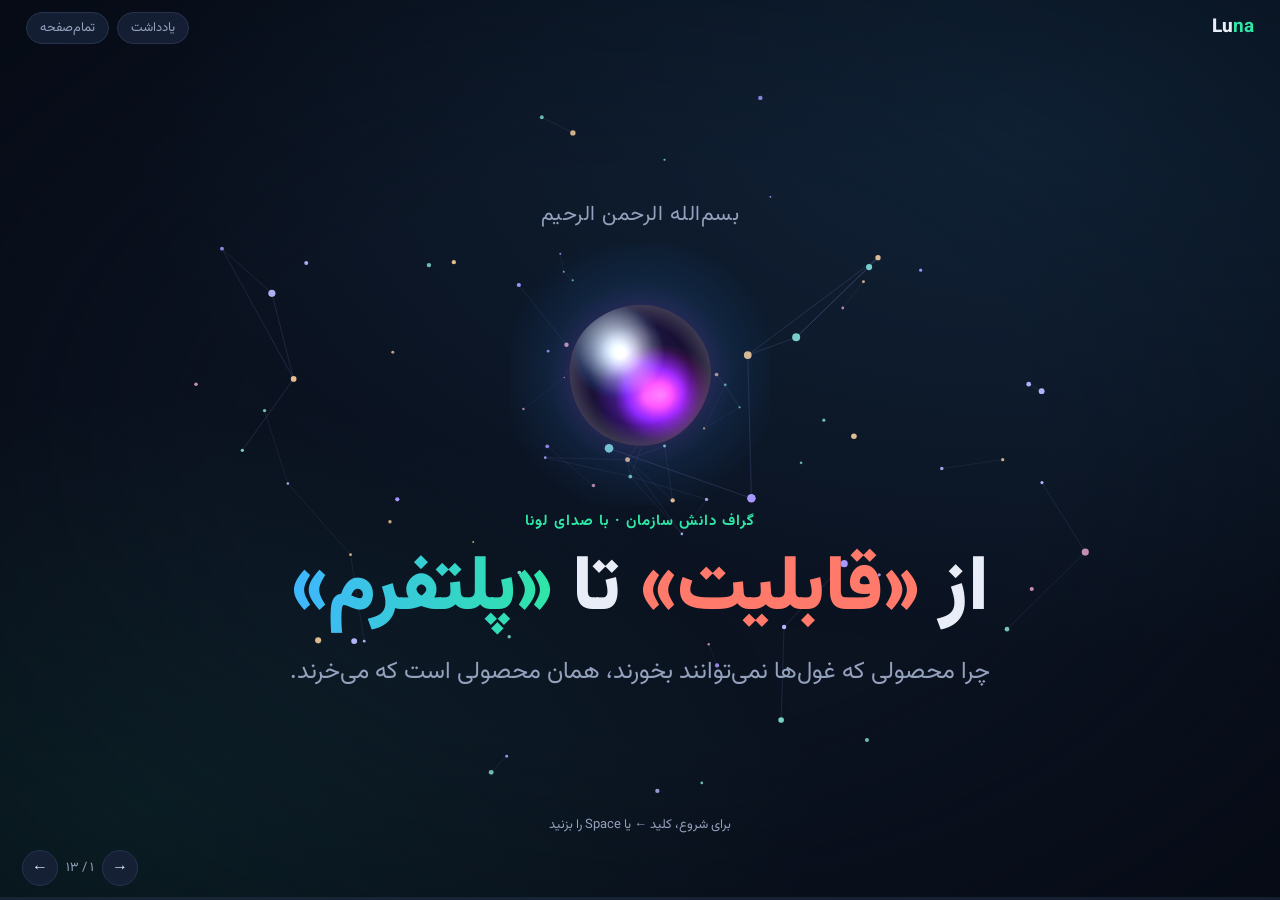
==== commit f695e481: "Show 90% instead of 99.99%; switch language with Ctrl+F instead of an on-page button Co-Authored-By:" ====
--- a/fa.html
+++ b/fa.html
@@ -11,8 +11,8 @@
 header.top{position:fixed;top:0;inset-inline:0;z-index:20;display:flex;justify-content:space-between;align-items:center;padding:12px 26px;pointer-events:none}
 .logo{font-weight:800;font-size:19px;pointer-events:auto}.logo b{color:var(--acc2)}
 .tools{display:flex;gap:8px;pointer-events:auto}
-.tools button,.tools .langbtn{text-decoration:none;background:rgba(24,35,58,.8);color:var(--mute);border:1px solid var(--line);border-radius:20px;padding:5px 13px;cursor:pointer;font-size:13px}
-.tools button:hover,.tools .langbtn:hover{color:var(--text)}
+.tools button{background:rgba(24,35,58,.8);color:var(--mute);border:1px solid var(--line);border-radius:20px;padding:5px 13px;cursor:pointer;font-size:13px}
+.tools button:hover{color:var(--text)}
 .deck{position:fixed;inset:0;z-index:5}
 .slide{position:absolute;inset:0;display:flex;flex-direction:column;justify-content:center;align-items:center;text-align:center;padding:70px max(18px,6vw) 80px;opacity:0;visibility:hidden;transform:translateY(18px) scale(.985);transition:opacity .7s ease,transform .7s ease,visibility 0s .7s}
 .slide.on{opacity:1;visibility:visible;transform:none;transition:opacity .7s ease .15s,transform .8s cubic-bezier(.2,.7,.2,1) .15s,visibility 0s}
@@ -30,7 +30,7 @@
 .cover .orb{width:clamp(150px,22vw,260px);height:clamp(150px,22vw,260px);margin:-10px auto 4px}
 .hint{position:absolute;bottom:64px;inset-inline:0;font-size:13px;color:var(--mute);animation:breathe 2.6s ease-in-out infinite}
 @keyframes breathe{50%{opacity:.35}}
-/* 99.99 */
+/* 90% */
 .counter{font-size:clamp(80px,17vw,230px);font-weight:900;line-height:1;direction:ltr;font-variant-numeric:tabular-nums;background:linear-gradient(180deg,#fff,#7f93b8);-webkit-background-clip:text;background-clip:text;color:transparent}
 .tag{display:inline-block;border:1px solid var(--warn);color:var(--warn);border-radius:30px;padding:2px 16px;font-weight:800}
 /* stages */
@@ -123,7 +123,7 @@
 </style></head>
 <body>
 <canvas id="net" aria-hidden="true"></canvas><div class="vignette"></div>
-<header class="top"><div class="logo">Lu<b>na</b></div><div class="tools"><a class="langbtn" href="./" lang="en">English</a><button id="bNotes" title="یادداشت سخنران (N)">یادداشت</button><button class="opt" id="bFs" title="تمام‌صفحه (F)">تمام‌صفحه</button></div></header>
+<header class="top"><div class="logo">Lu<b>na</b></div><div class="tools"><button id="bNotes" title="یادداشت سخنران (N)">یادداشت</button><button class="opt" id="bFs" title="تمام‌صفحه (F)">تمام‌صفحه</button></div></header>
 <main class="deck" id="deck">
 
 <section class="slide cover" data-net="form" data-notes="بسم‌الله الرحمن الرحیم.">
@@ -135,9 +135,9 @@
  <div class="hint">برای شروع، کلید ← یا Space را بزنید</div>
 </section>
 
-<section class="slide" data-net="dim" data-notes="خب، در حال حاضر، ۹۹٫۹۹ درصد توسعه‌دهندگان و برنامه‌نویسان در حال ارائه یک «قابلیت» (Feature) هستند. منظورم از ارائه یک قابلیت چیست؟">
+<section class="slide" data-net="dim" data-notes="خب، در حال حاضر، ۹۰ درصد توسعه‌دهندگان و برنامه‌نویسان در حال ارائه یک «قابلیت» (Feature) هستند. منظورم از ارائه یک قابلیت چیست؟">
  <div class="kicker">واقعیت امروز</div>
- <div class="counter" data-count="99.99">0.00%</div>
+ <div class="counter" data-count="90">0%</div>
  <h2>از توسعه‌دهندگان، دارند یک <span class="tag">قابلیت</span> می‌سازند.</h2>
  <p class="lead f" data-f="1">منظورم از «ارائهٔ یک قابلیت» چیست؟</p>
 </section>
@@ -350,7 +350,7 @@
  if(RM){el.textContent=txt;return;}let i=0;talkUntil=performance.now()+txt.length*55+600;typer=setInterval(()=>{el.textContent=txt.slice(0,++i);if(i>=txt.length)clearInterval(typer);},55);}
 
 function countUp(s){const el=s.querySelector('[data-count]');if(!el)return;const to=+el.dataset.count,st=performance.now();
- const f=n=>{const p=RM?1:Math.min(1,(n-st)/1600),e=1-Math.pow(1-p,3);el.textContent=(to*e).toFixed(2)+'%';if(p<1)requestAnimationFrame(f);};requestAnimationFrame(f);}
+ const f=n=>{const p=RM?1:Math.min(1,(n-st)/1600),e=1-Math.pow(1-p,3);el.textContent=Math.round(to*e)+'%';if(p<1)requestAnimationFrame(f);};requestAnimationFrame(f);}
 
 /* ---- navigation ---- */
 const notes=document.getElementById('notes');
@@ -369,7 +369,11 @@
  if(d>0){if(step<maxStep(s)){step++;render();return;}if(cur<slides.length-1){cur++;step=0;render(true);}}
  else{if(step>0){step--;render();return;}if(cur>0){cur--;step=maxStep(slides[cur]);render(true);}}}
 function jump(i){cur=Math.max(0,Math.min(slides.length-1,i));step=0;render(true);}
+/* Ctrl+F (Cmd+F on Mac) switches language, staying on the same slide. */
+const OTHER_LANG='./';
 addEventListener('keydown',e=>{const k=e.key;
+ if((e.ctrlKey||e.metaKey)&&e.code==='KeyF'){e.preventDefault();location.href=OTHER_LANG+location.search+'#'+(cur+1);return;}
+ if(e.ctrlKey||e.metaKey||e.altKey)return;
  if(['ArrowLeft','ArrowDown','PageDown',' ','Enter'].includes(k)){e.preventDefault();go(1);}
  else if(['ArrowRight','ArrowUp','PageUp','Backspace'].includes(k)){e.preventDefault();go(-1);}
  else if(k==='Home')jump(0);else if(k==='End')jump(slides.length-1);
